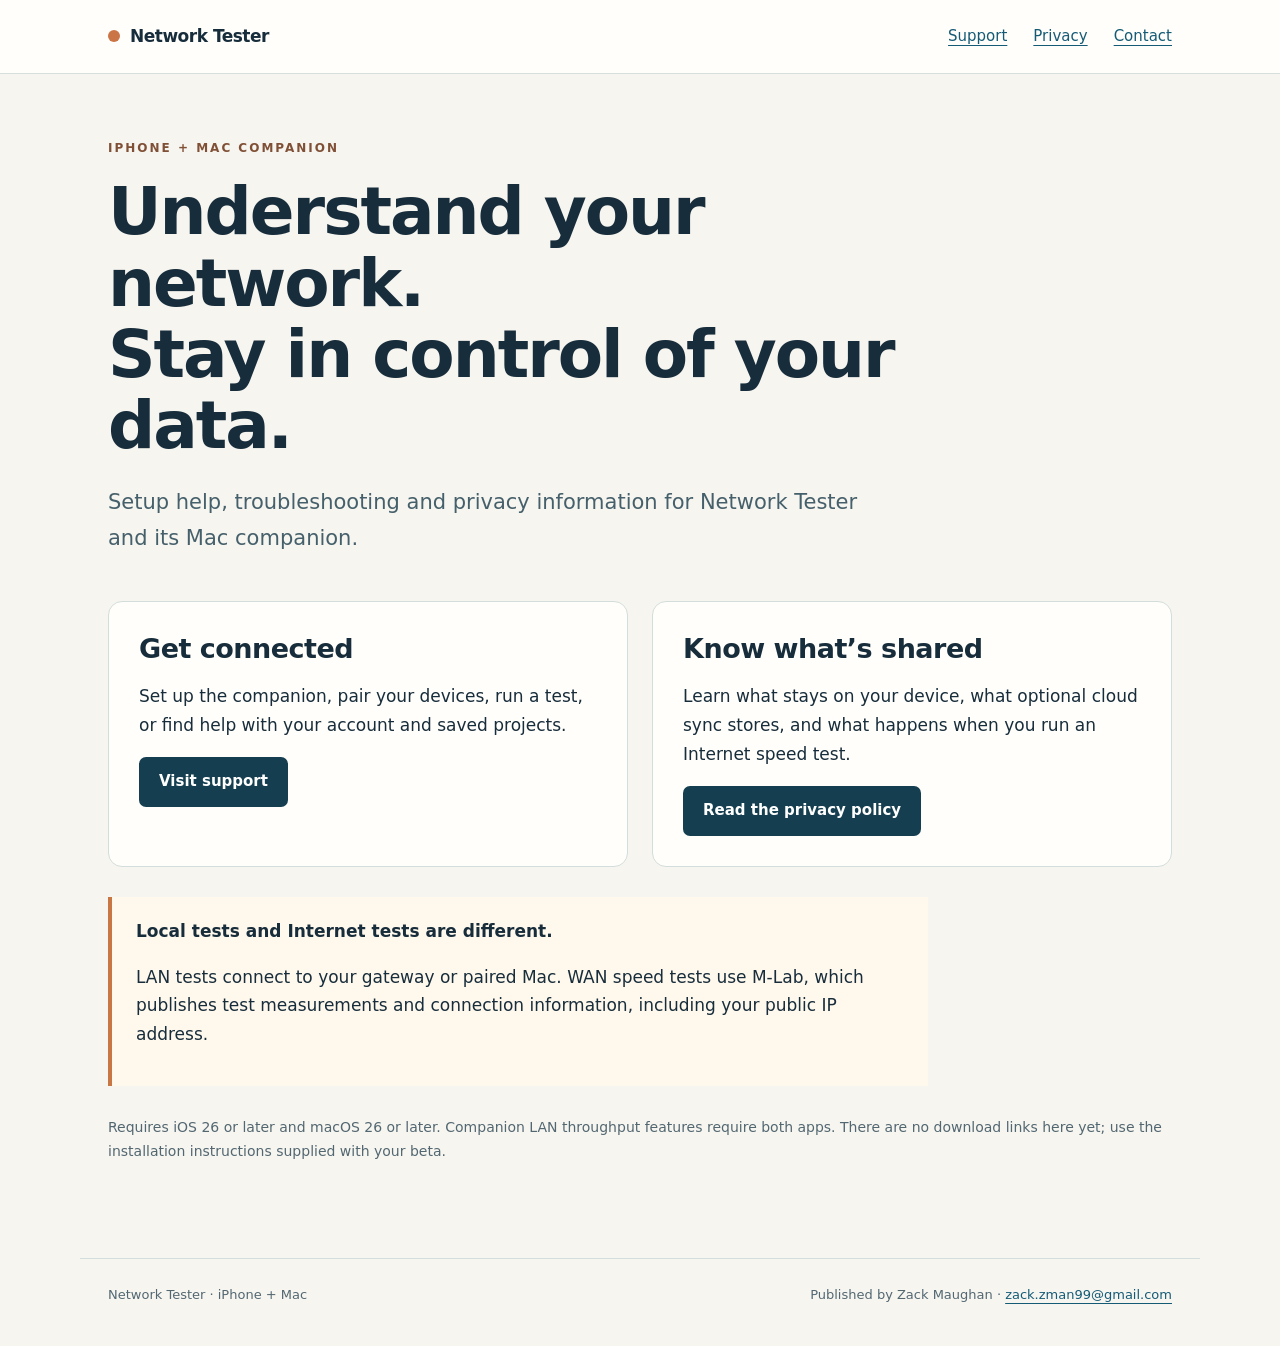
==== index.html @ 45ee9cd6 "Publish Network Tester privacy and support website" ====
<!doctype html><html lang="en"><head><meta charset="utf-8"><meta name="viewport" content="width=device-width, initial-scale=1"><meta name="description" content="Privacy, support and setup information for Network Tester on iPhone and Network Tester Companion on Mac."><title>Privacy &amp; support · Network Tester</title><link rel="stylesheet" href="./style.css"></head><body><a class="skip" href="#main">Skip to content</a><header><nav aria-label="Main navigation"><a class="brand" href="./"><span aria-hidden="true"></span>Network Tester</a><div class="navlinks"><a href="./support/">Support</a><a href="./privacy/">Privacy</a><a href="mailto:zack.zman99@gmail.com">Contact</a></div></nav></header><main id="main"><div class="eyebrow">iPhone + Mac companion</div><h1>Understand your network.<br>Stay in control of your data.</h1><p class="lead">Setup help, troubleshooting and privacy information for Network Tester and its Mac companion.</p><div class="grid"><section class="card"><h2>Get connected</h2><p>Set up the companion, pair your devices, run a test, or find help with your account and saved projects.</p><a class="button" href="support/">Visit support</a></section><section class="card"><h2>Know what’s shared</h2><p>Learn what stays on your device, what optional cloud sync stores, and what happens when you run an Internet speed test.</p><a class="button" href="privacy/">Read the privacy policy</a></section></div><div class="notice"><strong>Local tests and Internet tests are different.</strong><p>LAN tests connect to your gateway or paired Mac. WAN speed tests use M-Lab, which publishes test measurements and connection information, including your public IP address.</p></div><p class="small">Requires iOS 26 or later and macOS 26 or later. Companion LAN throughput features require both apps. There are no download links here yet; use the installation instructions supplied with your beta.</p></main><footer><span>Network Tester · iPhone + Mac</span><span>Published by Zack Maughan · <a href="mailto:zack.zman99@gmail.com">zack.zman99@gmail.com</a></span></footer></body></html>
---- style.css ----
*{box-sizing:border-box}html{scroll-behavior:smooth}body{margin:0;background:#f6f5f0;color:#182d3b;font:17px/1.7 system-ui,-apple-system,BlinkMacSystemFont,"Segoe UI",sans-serif}a{color:#155b76;text-underline-offset:4px}a:hover{color:#a84120}a:focus-visible,summary:focus-visible{outline:3px solid #de8c4e;outline-offset:5px}.skip{position:absolute;left:12px;top:-80px;background:white;padding:12px}.skip:focus{top:12px}header{border-bottom:1px solid #d8dedb;background:#fffefa}nav{max-width:1120px;margin:auto;padding:22px 28px;display:flex;justify-content:space-between;gap:24px;align-items:center}.brand{font-weight:750;text-decoration:none;color:#182d3b;letter-spacing:-.5px}.brand span{display:inline-block;width:12px;height:12px;background:#cb7445;border-radius:50%;margin-right:10px}.navlinks{display:flex;gap:26px;font-size:15px}main{max-width:1120px;margin:auto;padding:64px 28px 80px}.eyebrow{font-size:12px;font-weight:750;letter-spacing:2px;text-transform:uppercase;color:#805036}h1{font-size:clamp(36px,6vw,66px);line-height:1.08;letter-spacing:-2px;max-width:820px;margin:18px 0 24px}h2{font-size:27px;line-height:1.25;letter-spacing:-.5px;margin:44px 0 14px}h3{font-size:19px;margin:25px 0 8px}.lead{font-size:21px;max-width:760px;color:#46606b}.meta{font-size:14px;color:#5b6970}.grid{display:grid;grid-template-columns:1fr 1fr;gap:24px;margin-top:44px}.card{border:1px solid #d3dddb;border-radius:14px;background:#fffefa;padding:30px}.card h2{margin-top:0}.button{display:inline-block;background:#153f51;color:white;text-decoration:none;padding:12px 20px;border-radius:7px;font-size:15px;font-weight:650}.button:hover{background:#20576e;color:white}.notice{border-left:4px solid #c97645;background:#fff8ed;padding:20px 24px;margin:30px 0;max-width:820px}.layout{display:grid;grid-template-columns:220px minmax(0,1fr);gap:48px;margin-top:44px}aside{font-size:14px}aside a{display:block;margin-bottom:13px}article{max-width:800px}article h2:first-child{margin-top:0}li{padding-left:3px;margin:8px 0}table{border-collapse:collapse;width:100%;font-size:15px}th,td{text-align:left;vertical-align:top;border-bottom:1px solid #d3dddb;padding:14px 10px}th{background:#e8efeb}details{background:#fffefa;border:1px solid #d3dddb;border-radius:8px;margin:12px 0;padding:18px 22px}summary{cursor:pointer;font-weight:650}footer{border-top:1px solid #d3dddb;max-width:1120px;margin:auto;padding:25px 28px 40px;font-size:13px;color:#536771;display:flex;gap:25px;justify-content:space-between}.small{font-size:14px;color:#536771}@media(max-width:720px){main{padding-top:42px}.grid,.layout{grid-template-columns:1fr}.layout{gap:22px}aside{border-bottom:1px solid #d3dddb;padding-bottom:12px}aside a{display:inline-block;margin-right:16px}nav{align-items:flex-start;gap:15px;flex-direction:column}.navlinks{gap:20px}footer{flex-direction:column;gap:8px}h1{letter-spacing:-1px}table{font-size:14px}}@media(prefers-reduced-motion:reduce){html{scroll-behavior:auto}}
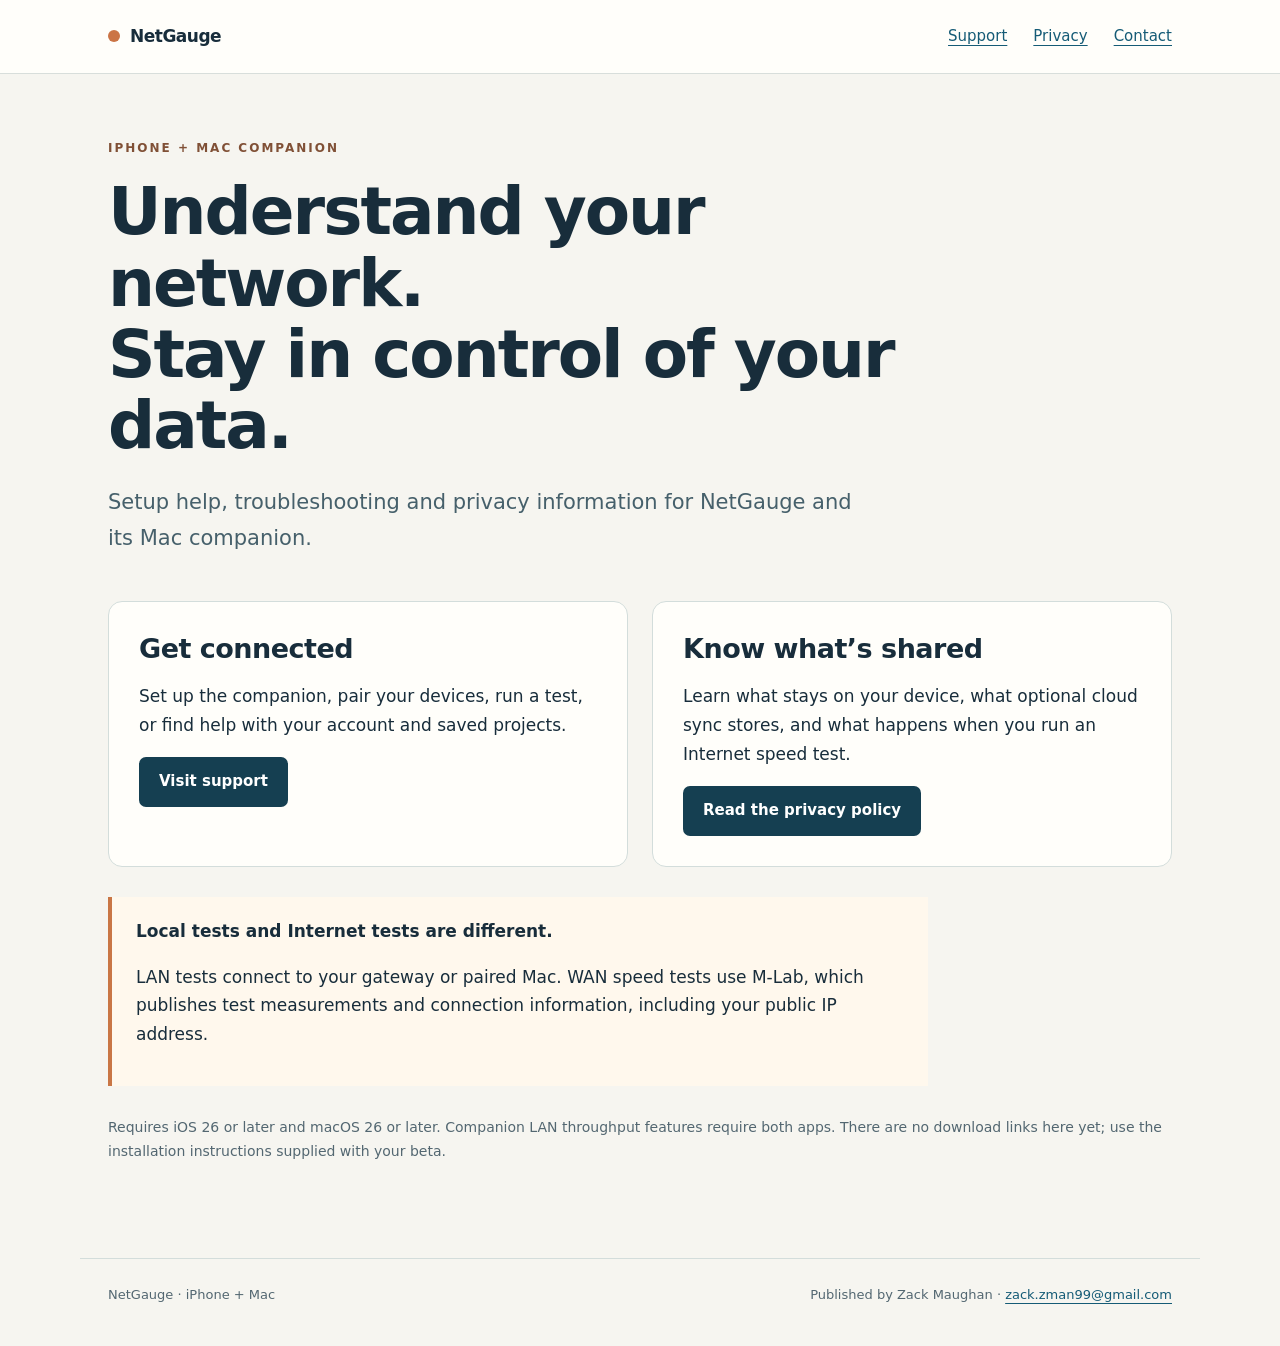
==== commit e27da464: "Rename site to NetGauge Co-Authored-By: Claude Opus 5.5 <noreply@anthropic.com>" ====
--- a/index.html
+++ b/index.html
@@ -1 +1,52 @@
-<!doctype html><html lang="en"><head><meta charset="utf-8"><meta name="viewport" content="width=device-width, initial-scale=1"><meta name="description" content="Privacy, support and setup information for Network Tester on iPhone and Network Tester Companion on Mac."><title>Privacy &amp; support · Network Tester</title><link rel="stylesheet" href="./style.css"></head><body><a class="skip" href="#main">Skip to content</a><header><nav aria-label="Main navigation"><a class="brand" href="./"><span aria-hidden="true"></span>Network Tester</a><div class="navlinks"><a href="./support/">Support</a><a href="./privacy/">Privacy</a><a href="mailto:zack.zman99@gmail.com">Contact</a></div></nav></header><main id="main"><div class="eyebrow">iPhone + Mac companion</div><h1>Understand your network.<br>Stay in control of your data.</h1><p class="lead">Setup help, troubleshooting and privacy information for Network Tester and its Mac companion.</p><div class="grid"><section class="card"><h2>Get connected</h2><p>Set up the companion, pair your devices, run a test, or find help with your account and saved projects.</p><a class="button" href="support/">Visit support</a></section><section class="card"><h2>Know what’s shared</h2><p>Learn what stays on your device, what optional cloud sync stores, and what happens when you run an Internet speed test.</p><a class="button" href="privacy/">Read the privacy policy</a></section></div><div class="notice"><strong>Local tests and Internet tests are different.</strong><p>LAN tests connect to your gateway or paired Mac. WAN speed tests use M-Lab, which publishes test measurements and connection information, including your public IP address.</p></div><p class="small">Requires iOS 26 or later and macOS 26 or later. Companion LAN throughput features require both apps. There are no download links here yet; use the installation instructions supplied with your beta.</p></main><footer><span>Network Tester · iPhone + Mac</span><span>Published by Zack Maughan · <a href="mailto:zack.zman99@gmail.com">zack.zman99@gmail.com</a></span></footer></body></html>+<!doctype html>
+<html lang="en">
+<head>
+<meta charset="utf-8">
+<meta name="viewport" content="width=device-width, initial-scale=1">
+<meta name="description" content="Privacy, support and setup information for NetGauge on iPhone and NetGauge Companion on Mac.">
+<title>Privacy &amp; support · NetGauge</title>
+<link rel="stylesheet" href="./style.css">
+</head>
+<body>
+<a class="skip" href="#main">Skip to content</a>
+<header>
+<nav aria-label="Main navigation">
+<a class="brand" href="./">
+<span aria-hidden="true">
+</span>NetGauge</a>
+<div class="navlinks">
+<a href="./support/">Support</a>
+<a href="./privacy/">Privacy</a>
+<a href="mailto:zack.zman99@gmail.com">Contact</a>
+</div>
+</nav>
+</header>
+<main id="main">
+<div class="eyebrow">iPhone + Mac companion</div>
+<h1>Understand your network.<br>Stay in control of your data.</h1>
+<p class="lead">Setup help, troubleshooting and privacy information for NetGauge and its Mac companion.</p>
+<div class="grid">
+<section class="card">
+<h2>Get connected</h2>
+<p>Set up the companion, pair your devices, run a test, or find help with your account and saved projects.</p>
+<a class="button" href="support/">Visit support</a>
+</section>
+<section class="card">
+<h2>Know what’s shared</h2>
+<p>Learn what stays on your device, what optional cloud sync stores, and what happens when you run an Internet speed test.</p>
+<a class="button" href="privacy/">Read the privacy policy</a>
+</section>
+</div>
+<div class="notice">
+<strong>Local tests and Internet tests are different.</strong>
+<p>LAN tests connect to your gateway or paired Mac. WAN speed tests use M-Lab, which publishes test measurements and connection information, including your public IP address.</p>
+</div>
+<p class="small">Requires iOS 26 or later and macOS 26 or later. Companion LAN throughput features require both apps. There are no download links here yet; use the installation instructions supplied with your beta.</p>
+</main>
+<footer>
+<span>NetGauge · iPhone + Mac</span>
+<span>Published by Zack Maughan · <a href="mailto:zack.zman99@gmail.com">zack.zman99@gmail.com</a>
+</span>
+</footer>
+</body>
+</html>
--- a/style.css
+++ b/style.css
@@ -1 +1,53 @@
-*{box-sizing:border-box}html{scroll-behavior:smooth}body{margin:0;background:#f6f5f0;color:#182d3b;font:17px/1.7 system-ui,-apple-system,BlinkMacSystemFont,"Segoe UI",sans-serif}a{color:#155b76;text-underline-offset:4px}a:hover{color:#a84120}a:focus-visible,summary:focus-visible{outline:3px solid #de8c4e;outline-offset:5px}.skip{position:absolute;left:12px;top:-80px;background:white;padding:12px}.skip:focus{top:12px}header{border-bottom:1px solid #d8dedb;background:#fffefa}nav{max-width:1120px;margin:auto;padding:22px 28px;display:flex;justify-content:space-between;gap:24px;align-items:center}.brand{font-weight:750;text-decoration:none;color:#182d3b;letter-spacing:-.5px}.brand span{display:inline-block;width:12px;height:12px;background:#cb7445;border-radius:50%;margin-right:10px}.navlinks{display:flex;gap:26px;font-size:15px}main{max-width:1120px;margin:auto;padding:64px 28px 80px}.eyebrow{font-size:12px;font-weight:750;letter-spacing:2px;text-transform:uppercase;color:#805036}h1{font-size:clamp(36px,6vw,66px);line-height:1.08;letter-spacing:-2px;max-width:820px;margin:18px 0 24px}h2{font-size:27px;line-height:1.25;letter-spacing:-.5px;margin:44px 0 14px}h3{font-size:19px;margin:25px 0 8px}.lead{font-size:21px;max-width:760px;color:#46606b}.meta{font-size:14px;color:#5b6970}.grid{display:grid;grid-template-columns:1fr 1fr;gap:24px;margin-top:44px}.card{border:1px solid #d3dddb;border-radius:14px;background:#fffefa;padding:30px}.card h2{margin-top:0}.button{display:inline-block;background:#153f51;color:white;text-decoration:none;padding:12px 20px;border-radius:7px;font-size:15px;font-weight:650}.button:hover{background:#20576e;color:white}.notice{border-left:4px solid #c97645;background:#fff8ed;padding:20px 24px;margin:30px 0;max-width:820px}.layout{display:grid;grid-template-columns:220px minmax(0,1fr);gap:48px;margin-top:44px}aside{font-size:14px}aside a{display:block;margin-bottom:13px}article{max-width:800px}article h2:first-child{margin-top:0}li{padding-left:3px;margin:8px 0}table{border-collapse:collapse;width:100%;font-size:15px}th,td{text-align:left;vertical-align:top;border-bottom:1px solid #d3dddb;padding:14px 10px}th{background:#e8efeb}details{background:#fffefa;border:1px solid #d3dddb;border-radius:8px;margin:12px 0;padding:18px 22px}summary{cursor:pointer;font-weight:650}footer{border-top:1px solid #d3dddb;max-width:1120px;margin:auto;padding:25px 28px 40px;font-size:13px;color:#536771;display:flex;gap:25px;justify-content:space-between}.small{font-size:14px;color:#536771}@media(max-width:720px){main{padding-top:42px}.grid,.layout{grid-template-columns:1fr}.layout{gap:22px}aside{border-bottom:1px solid #d3dddb;padding-bottom:12px}aside a{display:inline-block;margin-right:16px}nav{align-items:flex-start;gap:15px;flex-direction:column}.navlinks{gap:20px}footer{flex-direction:column;gap:8px}h1{letter-spacing:-1px}table{font-size:14px}}@media(prefers-reduced-motion:reduce){html{scroll-behavior:auto}}+*{box-sizing:border-box}
+html{scroll-behavior:smooth}
+body{margin:0;background:#f6f5f0;color:#182d3b;font:17px/1.7 system-ui,-apple-system,BlinkMacSystemFont,"Segoe UI",sans-serif}
+a{color:#155b76;text-underline-offset:4px}
+a:hover{color:#a84120}
+a:focus-visible,summary:focus-visible{outline:3px solid #de8c4e;outline-offset:5px}
+.skip{position:absolute;left:12px;top:-80px;background:white;padding:12px}
+.skip:focus{top:12px}
+header{border-bottom:1px solid #d8dedb;background:#fffefa}
+nav{max-width:1120px;margin:auto;padding:22px 28px;display:flex;justify-content:space-between;gap:24px;align-items:center}
+.brand{font-weight:750;text-decoration:none;color:#182d3b;letter-spacing:-.5px}
+.brand span{display:inline-block;width:12px;height:12px;background:#cb7445;border-radius:50%;margin-right:10px}
+.navlinks{display:flex;gap:26px;font-size:15px}
+main{max-width:1120px;margin:auto;padding:64px 28px 80px}
+.eyebrow{font-size:12px;font-weight:750;letter-spacing:2px;text-transform:uppercase;color:#805036}
+h1{font-size:clamp(36px,6vw,66px);line-height:1.08;letter-spacing:-2px;max-width:820px;margin:18px 0 24px}
+h2{font-size:27px;line-height:1.25;letter-spacing:-.5px;margin:44px 0 14px}
+h3{font-size:19px;margin:25px 0 8px}
+.lead{font-size:21px;max-width:760px;color:#46606b}
+.meta{font-size:14px;color:#5b6970}
+.grid{display:grid;grid-template-columns:1fr 1fr;gap:24px;margin-top:44px}
+.card{border:1px solid #d3dddb;border-radius:14px;background:#fffefa;padding:30px}
+.card h2{margin-top:0}
+.button{display:inline-block;background:#153f51;color:white;text-decoration:none;padding:12px 20px;border-radius:7px;font-size:15px;font-weight:650}
+.button:hover{background:#20576e;color:white}
+.notice{border-left:4px solid #c97645;background:#fff8ed;padding:20px 24px;margin:30px 0;max-width:820px}
+.layout{display:grid;grid-template-columns:220px minmax(0,1fr);gap:48px;margin-top:44px}
+aside{font-size:14px}
+aside a{display:block;margin-bottom:13px}
+article{max-width:800px}
+article h2:first-child{margin-top:0}
+li{padding-left:3px;margin:8px 0}
+table{border-collapse:collapse;width:100%;font-size:15px}
+th,td{text-align:left;vertical-align:top;border-bottom:1px solid #d3dddb;padding:14px 10px}
+th{background:#e8efeb}
+details{background:#fffefa;border:1px solid #d3dddb;border-radius:8px;margin:12px 0;padding:18px 22px}
+summary{cursor:pointer;font-weight:650}
+footer{border-top:1px solid #d3dddb;max-width:1120px;margin:auto;padding:25px 28px 40px;font-size:13px;color:#536771;display:flex;gap:25px;justify-content:space-between}
+.small{font-size:14px;color:#536771}
+@media(max-width:720px){main{padding-top:42px}
+.grid,.layout{grid-template-columns:1fr}
+.layout{gap:22px}
+aside{border-bottom:1px solid #d3dddb;padding-bottom:12px}
+aside a{display:inline-block;margin-right:16px}
+nav{align-items:flex-start;gap:15px;flex-direction:column}
+.navlinks{gap:20px}
+footer{flex-direction:column;gap:8px}
+h1{letter-spacing:-1px}
+table{font-size:14px}
+}
+@media(prefers-reduced-motion:reduce){html{scroll-behavior:auto}
+}
+
